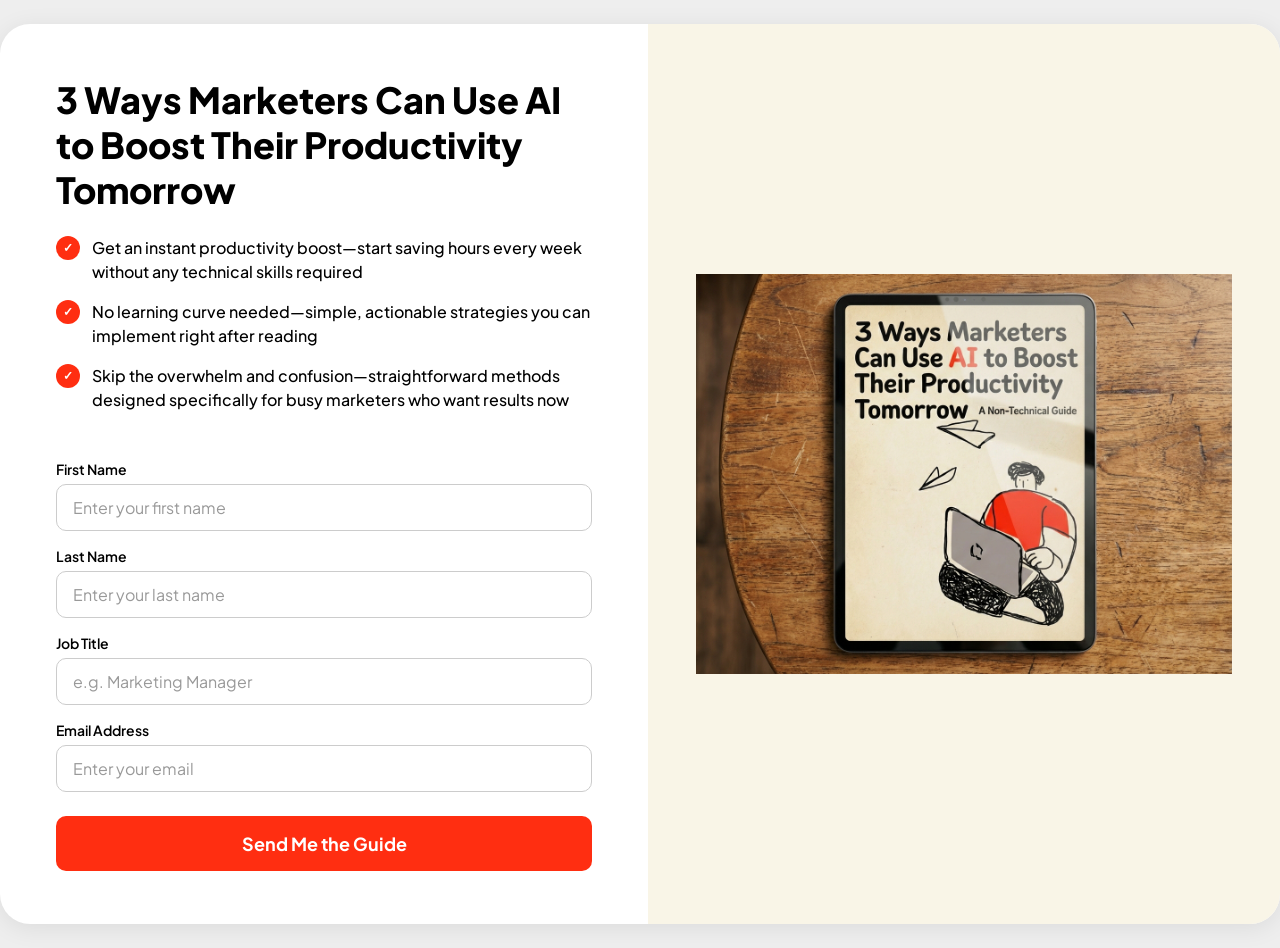
==== 3ways/index.html @ 69dfe80f "Add Meta Pixel with Lead and Purchase events - Add Meta Pixel base code (ID: 234428348359704) to all" ====
<!DOCTYPE html>
<html lang="en">
<head>
<!-- Meta Pixel Code -->
<script>
  !function(f,b,e,v,n,t,s)
  {if(f.fbq)return;n=f.fbq=function(){n.callMethod?
  n.callMethod.apply(n,arguments):n.queue.push(arguments)};
  if(!f._fbq)f._fbq=n;n.push=n;n.loaded=!0;n.version='2.0';
  n.queue=[];t=b.createElement(e);t.async=!0;
  t.src=v;s=b.getElementsByTagName(e)[0];
  s.parentNode.insertBefore(t,s)}(window, document,'script',
  'https://connect.facebook.net/en_US/fbevents.js');
  fbq('init', '234428348359704');
  fbq('track', 'PageView');
</script>
<noscript><img height="1" width="1" style="display:none"
  src="https://www.facebook.com/tr?id=234428348359704&ev=PageView&noscript=1"
  alt="" /></noscript>
<!-- End Meta Pixel Code -->
  <meta charset="UTF-8">
  <meta name="viewport" content="width=device-width, initial-scale=1.0">
  <meta name="robots" content="noindex, nofollow">
  <title>3 Ways Marketers Can Use AI to Boost Their Productivity Tomorrow</title>
  <link rel="preconnect" href="https://fonts.googleapis.com">
  <link rel="preconnect" href="https://fonts.gstatic.com" crossorigin>
  <link href="https://fonts.googleapis.com/css2?family=Plus+Jakarta+Sans:ital,wght@0,400;0,500;0,600;0,700;0,800;1,400;1,700&display=swap" rel="stylesheet">
  <style>
    * {
      box-sizing: border-box;
    }
    body {
      margin: 0;
      padding: 0;
      font-family: "Plus Jakarta Sans", sans-serif;
      font-size: 16px;
      color: #000;
      background: #eeeeee;
    }
    a {
      color: #0000ff;
      text-decoration: none;
    }

    .main-section {
      display: flex;
      align-items: stretch;
      min-height: 100vh;
      max-width: 1320px;
      margin: 0 auto;
      background: #fff;
      border-radius: 30px;
      margin: 24px auto;
      overflow: hidden;
      box-shadow: 0 4px 24px rgba(0, 0, 0, 0.08);
    }

    .left-half {
      flex: 1;
      display: flex;
      flex-direction: column;
      justify-content: center;
      padding: 48px 56px;
    }

    .right-half {
      flex: 1;
      display: flex;
      align-items: center;
      justify-content: center;
      padding: 48px;
      background: #f9f5e7;
    }

    .right-half img {
      width: 100%;
      height: 100%;
      object-fit: contain;
      max-height: calc(100vh - 96px);
    }

    .main-section h1 {
      margin: 0 0 24px;
      font-size: clamp(24px, 3vw, 36px);
      font-weight: 800;
      line-height: 1.25;
      color: #000;
    }

    .bullets {
      list-style: none;
      padding: 0;
      margin: 0 0 32px;
    }

    .bullets li {
      display: flex;
      align-items: flex-start;
      gap: 12px;
      margin-bottom: 16px;
      font-size: 16px;
      font-weight: 500;
      line-height: 1.5;
    }

    .bullets li::before {
      content: "✓";
      flex-shrink: 0;
      width: 24px;
      height: 24px;
      background: #ff2e11;
      color: #fff;
      border-radius: 50%;
      display: flex;
      align-items: center;
      justify-content: center;
      font-size: 12px;
      font-weight: 700;
    }

    .form-group {
      margin-bottom: 16px;
    }

    .form-group label {
      display: block;
      margin-bottom: 6px;
      font-weight: 600;
      font-size: 14px;
      color: #000;
    }

    .form-group input {
      width: 100%;
      padding: 12px 16px;
      font-family: "Plus Jakarta Sans", sans-serif;
      font-size: 16px;
      border: 1px solid #ccc;
      border-radius: 10px;
      background: #fff;
      color: #000;
    }

    .form-group input::placeholder {
      color: #999;
    }

    .form-group input:focus {
      outline: none;
      border-color: #ff2e11;
      box-shadow: 0 0 0 2px rgba(255, 46, 17, 0.2);
    }

    .submit-btn {
      width: 100%;
      padding: 16px 24px;
      margin-top: 8px;
      font-family: "Plus Jakarta Sans", sans-serif;
      font-size: 18px;
      font-weight: 700;
      color: #fff;
      background: #ff2e11;
      border: none;
      border-radius: 10px;
      cursor: pointer;
      transition: background 0.2s, color 0.2s;
    }

    .submit-btn:hover {
      background: #fff;
      color: #000;
    }

    .submit-btn:active {
      background: rgba(230, 30, 11, 1);
      color: #fff;
    }

    /* Responsive: stack vertically on mobile */
    @media only screen and (max-width: 768px) {
      .main-section {
        flex-direction: column;
        margin: 16px;
      }

      .left-half {
        padding: 32px 24px;
        order: 2;
      }

      .right-half {
        padding: 24px;
        min-height: 400px;
        order: 1;
      }

      .right-half img {
        max-height: 400px;
      }
    }
  </style>
</head>
<body>
  <main class="main-section">
    <div class="left-half">
      <h1>3 Ways Marketers Can Use AI to Boost Their Productivity Tomorrow</h1>
      <ul class="bullets">
        <li>Get an instant productivity boost—start saving hours every week without any technical skills required</li>
        <li>No learning curve needed—simple, actionable strategies you can implement right after reading</li>
        <li>Skip the overwhelm and confusion—straightforward methods designed specifically for busy marketers who want results now</li>
      </ul>
      <form id="guide-form" action="#" method="POST">
        <div class="form-group">
          <label for="firstname">First Name</label>
          <input type="text" id="firstname" name="firstname" placeholder="Enter your first name" required>
        </div>
        <div class="form-group">
          <label for="lastname">Last Name</label>
          <input type="text" id="lastname" name="lastname" placeholder="Enter your last name" required>
        </div>
        <div class="form-group">
          <label for="jobtitle">Job Title</label>
          <input type="text" id="jobtitle" name="jobtitle" placeholder="e.g. Marketing Manager" required>
        </div>
        <div class="form-group">
          <label for="email">Email Address</label>
          <input type="email" id="email" name="email" placeholder="Enter your email" required>
        </div>
        <button type="submit" class="submit-btn">Send Me the Guide</button>
      </form>
    </div>
    <div class="right-half">
      <img src="/3ways/guide-cover.jpg" alt="3 Ways Marketers Can Use AI to Boost Their Productivity Tomorrow - A Non-Technical Guide">
    </div>
  </main>
  <script>
    document.getElementById('guide-form').addEventListener('submit', function(e) {
      e.preventDefault();
      if (typeof fbq !== 'undefined') { fbq('track', 'Lead'); }
      window.open('/3ways/3-ways-marketers-use-ai.pdf', '_blank');
      this.style.display = 'none';
      var msg = document.createElement('p');
      msg.style.cssText = 'font-size: 18px; font-weight: 600; color: #ff2e11; margin-top: 16px;';
      msg.textContent = 'Check your new tab for the guide!';
      this.parentNode.appendChild(msg);
    });
  </script>
</body>
</html>
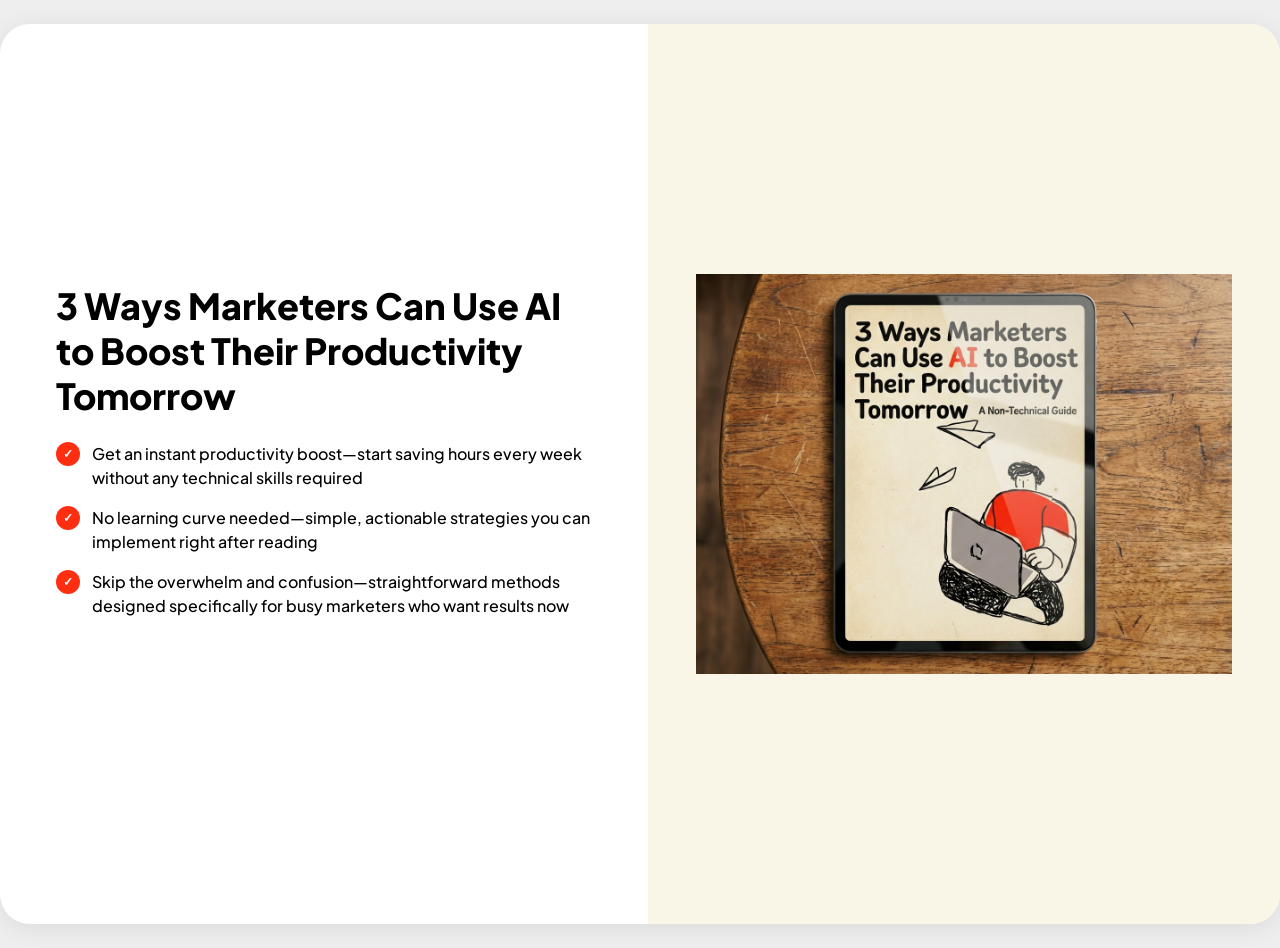
==== commit edefd443: "Replace custom form with ConvertKit embed - Use Kit embed script (uid 9344fe8c98) for reliable form " ====
--- a/3ways/index.html
+++ b/3ways/index.html
@@ -209,41 +209,21 @@
         <li>No learning curve needed—simple, actionable strategies you can implement right after reading</li>
         <li>Skip the overwhelm and confusion—straightforward methods designed specifically for busy marketers who want results now</li>
       </ul>
-      <form id="guide-form" action="#" method="POST">
-        <div class="form-group">
-          <label for="firstname">First Name</label>
-          <input type="text" id="firstname" name="firstname" placeholder="Enter your first name" required>
-        </div>
-        <div class="form-group">
-          <label for="lastname">Last Name</label>
-          <input type="text" id="lastname" name="lastname" placeholder="Enter your last name" required>
-        </div>
-        <div class="form-group">
-          <label for="jobtitle">Job Title</label>
-          <input type="text" id="jobtitle" name="jobtitle" placeholder="e.g. Marketing Manager" required>
-        </div>
-        <div class="form-group">
-          <label for="email">Email Address</label>
-          <input type="email" id="email" name="email" placeholder="Enter your email" required>
-        </div>
-        <button type="submit" class="submit-btn">Send Me the Guide</button>
-      </form>
+      <div id="convertkit-form">
+        <script async data-uid="9344fe8c98" src="https://marketing-translation-method.kit.com/9344fe8c98/index.js"></script>
+      </div>
     </div>
     <div class="right-half">
       <img src="/3ways/guide-cover.jpg" alt="3 Ways Marketers Can Use AI to Boost Their Productivity Tomorrow - A Non-Technical Guide">
     </div>
   </main>
   <script>
-    document.getElementById('guide-form').addEventListener('submit', function(e) {
-      e.preventDefault();
-      if (typeof fbq !== 'undefined') { fbq('track', 'Lead'); }
-      window.open('/3ways/3-ways-marketers-use-ai.pdf', '_blank');
-      this.style.display = 'none';
-      var msg = document.createElement('p');
-      msg.style.cssText = 'font-size: 18px; font-weight: 600; color: #ff2e11; margin-top: 16px;';
-      msg.textContent = 'Check your new tab for the guide!';
-      this.parentNode.appendChild(msg);
-    });
+    document.addEventListener('submit', function(e) {
+      if (e.target.closest('#convertkit-form')) {
+        if (typeof fbq !== 'undefined') fbq('track', 'Lead');
+        window.open('/3ways/3-ways-marketers-use-ai.pdf', '_blank');
+      }
+    }, true);
   </script>
 </body>
 </html>
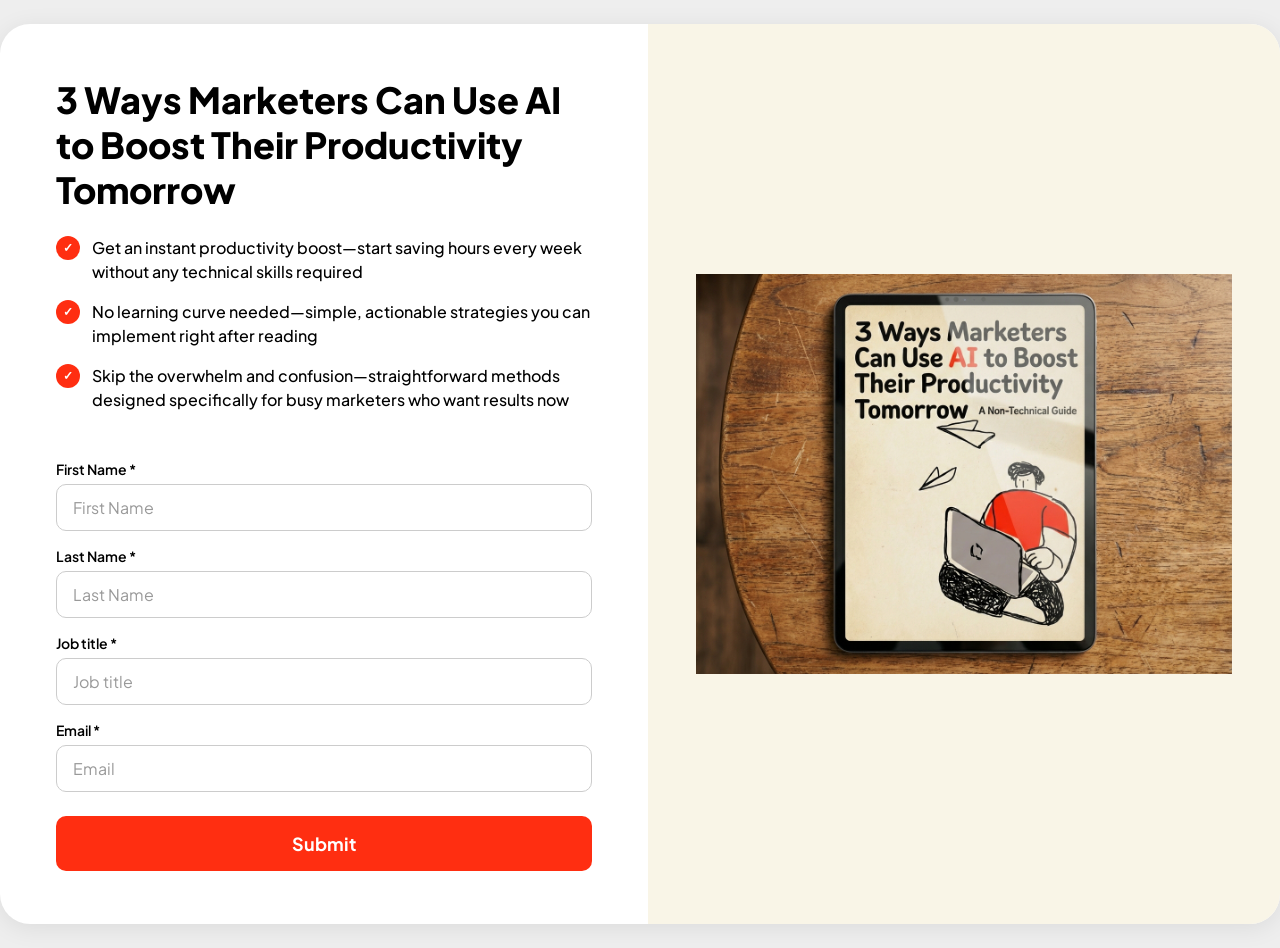
==== commit 9b79fafa: "Replace ConvertKit with ActiveCampaign form on 3ways landing page Co-authored-by: Cursor <cursoragen" ====
--- a/3ways/index.html
+++ b/3ways/index.html
@@ -209,9 +209,33 @@
         <li>No learning curve needed—simple, actionable strategies you can implement right after reading</li>
         <li>Skip the overwhelm and confusion—straightforward methods designed specifically for busy marketers who want results now</li>
       </ul>
-      <div id="convertkit-form">
-        <script async data-uid="9344fe8c98" src="https://marketing-translation-method.kit.com/9344fe8c98/index.js"></script>
-      </div>
+      <form id="activecampaign-form" action="https://marketingtranslationmethod.activehosted.com/proc.php" method="post">
+        <input type="hidden" name="f" value="1">
+        <input type="hidden" name="s" value="">
+        <input type="hidden" name="u" value="1">
+        <input type="hidden" name="c" value="0">
+        <input type="hidden" name="m" value="0">
+        <input type="hidden" name="act" value="sub">
+        <input type="hidden" name="v" value="2">
+        <input type="hidden" name="or" value="b58b4498-b0c3-49e1-a91a-6428eef5fc51">
+        <div class="form-group">
+          <label for="firstname">First Name *</label>
+          <input type="text" id="firstname" name="firstname" required placeholder="First Name">
+        </div>
+        <div class="form-group">
+          <label for="lastname">Last Name *</label>
+          <input type="text" id="lastname" name="lastname" required placeholder="Last Name">
+        </div>
+        <div class="form-group">
+          <label for="field[2]">Job title *</label>
+          <input type="text" id="field[2]" name="field[2]" required placeholder="Job title">
+        </div>
+        <div class="form-group">
+          <label for="email">Email *</label>
+          <input type="email" id="email" name="email" required placeholder="Email">
+        </div>
+        <button type="submit" class="submit-btn">Submit</button>
+      </form>
     </div>
     <div class="right-half">
       <img src="/3ways/guide-cover.jpg" alt="3 Ways Marketers Can Use AI to Boost Their Productivity Tomorrow - A Non-Technical Guide">
@@ -219,9 +243,12 @@
   </main>
   <script>
     document.addEventListener('submit', function(e) {
-      if (e.target.closest('#convertkit-form')) {
+      if (e.target.closest('#activecampaign-form')) {
+        e.preventDefault();
         if (typeof fbq !== 'undefined') fbq('track', 'Lead');
         window.open('/3ways/3-ways-marketers-use-ai.pdf', '_blank');
+        e.target.target = '_blank';
+        e.target.submit();
       }
     }, true);
   </script>
